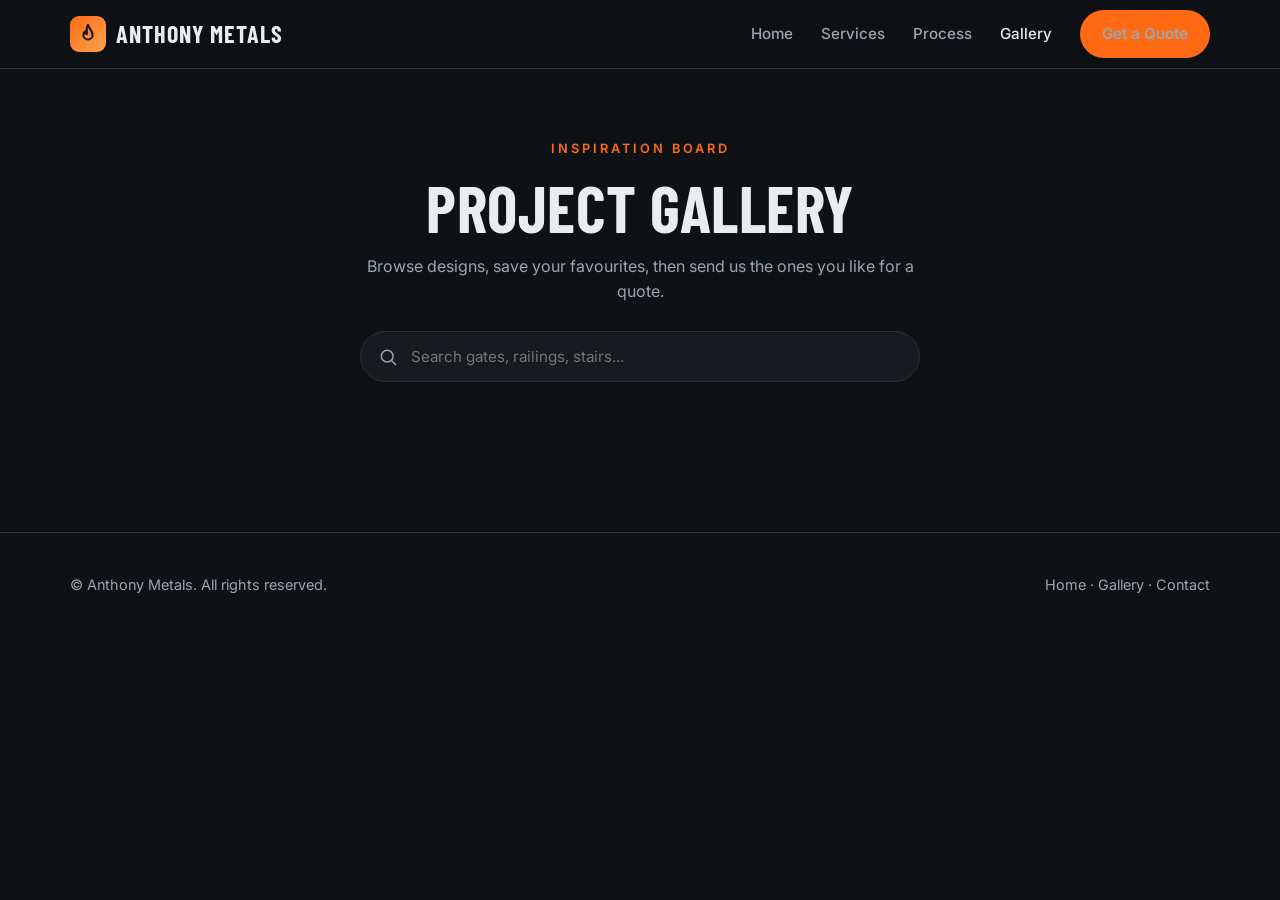
==== gallery.html @ 49a0351c "Add files via upload" ====
<!DOCTYPE html>
<html lang="en">
    <head>
        <meta charset="UTF-8">
        <meta name="viewport" content="width=device-width,initial-scale=1">
        <title>Gallery | Anthony Metals</title>
        <meta name="description" content="Browse modern metal fabrication designs: gates, railings, staircases, trusses and more.">
        <link rel="preconnect" href="https://fonts.googleapis.com">
        <link href="https://fonts.googleapis.com/css2?family=Barlow+Condensed:wght@600;700&family=Inter:wght@400;500;600&display=swap" rel="stylesheet">
        <link rel="stylesheet" href="style.css">
    </head>
        <body>

            <svg width="0" height="0" style="position:absolute">
                <symbol id="i-flame" viewBox="0 0 24 24"><path d="M12 2c1 4 5 6 5 11a5 5 0 0 1-10 0c0-2 1-3 2-4 0 2 1 3 2 3 0-4-2-5 1-10z"/></symbol>
                <symbol id="i-search" viewBox="0 0 24 24"><circle cx="11" cy="11" r="7"/><path d="m21 21-4.3-4.3"/></symbol>
                <symbol id="i-menu" viewBox="0 0 24 24"><path d="M4 7h16M4 12h16M4 17h16"/></symbol>
                <symbol id="i-image" viewBox="0 0 24 24"><rect x="3" y="4" width="18" height="16" rx="2"/><circle cx="9" cy="10" r="1.6"/><path d="m21 16-5-5-9 9"/></symbol>
            </svg>

            <header class="nav">
                <div class="wrap">
                    <a href="index.html" class="logo"><span class="mark"><svg class="icon"><use href="#i-flame"/></svg></span>Anthony Metals</a>
                    <nav class="menu" id="menu">
                        <a href="index.html">Home</a>
                        <a href="index.html#services">Services</a>
                        <a href="index.html#process">Process</a>
                        <a href="gallery.html" class="active">Gallery</a>
                        <a href="index.html#contact" class="btn btn-primary">Get a Quote</a>
                    </nav>
                    <button class="burger" id="burger" aria-label="Menu"><svg class="icon"><use href="#i-menu"/></svg></button>
                </div>
            </header>

            <div class="page-head wrap">
                <div class="eyebrow">Inspiration board</div>
                    <h1>Project Gallery</h1>
                    <p>Browse designs, save your favourites, then send us the ones you like for a quote.</p>
                    <div class="search"><svg class="icon"><use href="#i-search"/></svg><input id="q" type="search" placeholder="Search gates, railings, stairs..."></div>
                    <div class="chips" id="chips"></div>
            </div>

        <main class="wrap">
            <div class="masonry" id="grid"></div>
                <div class="empty" id="empty">No designs match your search.</div>
        </main>

        <div class="lb" id="lb">
            <button class="lb-close" id="lbClose" aria-label="Close">✕</button>
                <div class="lb-box">
                    <div class="lb-media" id="lbMedia"></div>
                    <div class="lb-body">
                        <div class="eyebrow" id="lbCat"></div>
                        <h3 id="lbTitle"></h3>
                        <p>Like this design? We can build it to your size and finish. Send us a message with the design name.</p>
                        <a class="btn btn-primary" id="lbQuote" href="index.html#contact">Ask for this design</a>
                        <button class="btn btn-ghost" id="lbSave">Save</button>
                    </div>
                </div>
        </div>

        <footer>
            <div class="wrap">
                <div>© <span id="yr"></span> Anthony Metals. All rights reserved.</div>
                    <div><a href="index.html">Home</a> · <a href="gallery.html">Gallery</a> · <a href="index.html#contact">Contact</a></div>
            </div>
        </footer>

        <script src="script.js"></script>
    </body>
</html>
---- style.css ----
:root{
  --bg:#0f1214; --panel:#171b1f; --panel2:#1e2328; --line:#2a3037;
  --text:#e9edf1; --muted:#9aa5b1; --accent:#ff6a13; --accent2:#ffa34d;
  --radius:16px;
}
*{box-sizing:border-box;margin:0;padding:0}
html{scroll-behavior:smooth}
body{font-family:'Inter',system-ui,sans-serif;background:var(--bg);color:var(--text);line-height:1.6}
h1,h2,h3,h4{font-family:'Barlow Condensed','Inter',sans-serif;letter-spacing:.5px;line-height:1.1;text-transform:uppercase}
a{color:inherit;text-decoration:none}
img{max-width:100%;display:block}
.wrap{max-width:1180px;margin:0 auto;padding:0 20px}
.icon{width:28px;height:28px;stroke:currentColor;fill:none;stroke-width:1.8;stroke-linecap:round;stroke-linejoin:round}

/* NAV */
.nav{position:sticky;top:0;z-index:50;background:rgba(15,18,20,.9);backdrop-filter:blur(10px);border-bottom:1px solid var(--line)}
.nav .wrap{display:flex;align-items:center;justify-content:space-between;height:68px}
.logo{display:flex;align-items:center;gap:10px;font-family:'Barlow Condensed',sans-serif;font-weight:700;font-size:1.5rem;text-transform:uppercase;letter-spacing:1px}
.logo .mark{width:36px;height:36px;border-radius:9px;background:linear-gradient(135deg,var(--accent),var(--accent2));display:grid;place-items:center;color:#111}
.logo .mark .icon{width:22px;height:22px;stroke-width:2.2}
.menu{display:flex;gap:28px;align-items:center;font-weight:500;font-size:.95rem}
.menu a{color:var(--muted);transition:.2s}
.menu a:hover,.menu a.active{color:var(--text)}
.btn{display:inline-flex;align-items:center;gap:8px;padding:12px 22px;border-radius:999px;font-weight:600;border:0;cursor:pointer;font-size:.95rem;transition:.2s;font-family:inherit}
.btn-primary{background:var(--accent);color:#111}
.btn-primary:hover{background:var(--accent2);transform:translateY(-2px)}
.btn-ghost{background:transparent;color:var(--text);border:1px solid var(--line)}
.btn-ghost:hover{border-color:var(--accent);color:var(--accent)}
.burger{display:none;background:none;border:0;color:var(--text);cursor:pointer}

/* HERO */
.hero{position:relative;padding:110px 0 90px;overflow:hidden;
  background:radial-gradient(900px 400px at 85% 10%,rgba(255,106,19,.18),transparent 60%),
  repeating-linear-gradient(45deg,#12161a 0 14px,#101417 14px 28px)}
.hero .wrap{display:grid;grid-template-columns:1.2fr .8fr;gap:50px;align-items:center}
.eyebrow{color:var(--accent);font-weight:600;letter-spacing:3px;text-transform:uppercase;font-size:.8rem;margin-bottom:14px}
.hero h1{font-size:clamp(2.8rem,6vw,5rem);margin-bottom:20px}
.hero h1 span{color:var(--accent)}
.hero p{color:var(--muted);font-size:1.1rem;max-width:560px;margin-bottom:30px}
.hero .cta{display:flex;gap:14px;flex-wrap:wrap}
.hero-card{background:var(--panel);border:1px solid var(--line);border-radius:24px;padding:26px;display:grid;gap:16px}
.hero-card .row{display:flex;align-items:center;gap:14px;padding:14px;border-radius:14px;background:var(--panel2)}
.hero-card .row .icon{color:var(--accent);flex:none}
.hero-card b{display:block}
.hero-card small{color:var(--muted)}

/* STATS */
.stats{background:var(--accent);color:#111}
.stats .wrap{display:grid;grid-template-columns:repeat(4,1fr);text-align:center;padding:30px 20px;gap:10px}
.stats strong{font-family:'Barlow Condensed',sans-serif;font-size:2.6rem;display:block;line-height:1}
.stats span{font-weight:600;font-size:.85rem;text-transform:uppercase;letter-spacing:1px}

/* SECTIONS */
section{padding:90px 0}
.sec-head{max-width:640px;margin-bottom:46px}
.sec-head h2{font-size:clamp(2rem,4vw,3rem);margin-bottom:12px}
.sec-head p{color:var(--muted)}
.grid3{display:grid;grid-template-columns:repeat(3,1fr);gap:22px}
.card{background:var(--panel);border:1px solid var(--line);border-radius:var(--radius);padding:28px;transition:.25s}
.card:hover{transform:translateY(-6px);border-color:var(--accent)}
.card .ico{width:56px;height:56px;border-radius:14px;background:rgba(255,106,19,.12);color:var(--accent);display:grid;place-items:center;margin-bottom:18px}
.card h3{font-size:1.5rem;margin-bottom:8px}
.card p{color:var(--muted);font-size:.95rem}
.alt{background:var(--panel)}
.alt .card{background:var(--bg)}

/* PROCESS */
.steps{display:grid;grid-template-columns:repeat(4,1fr);gap:22px;counter-reset:s}
.step{position:relative;padding:26px;border-left:3px solid var(--accent);background:var(--bg);border-radius:0 var(--radius) var(--radius) 0}
.step::before{counter-increment:s;content:"0" counter(s);font-family:'Barlow Condensed',sans-serif;font-size:2.4rem;color:var(--accent);display:block}
.step h3{font-size:1.3rem;margin:4px 0 6px}
.step p{color:var(--muted);font-size:.92rem}

/* PREVIEW TILES */
.tiles{display:grid;grid-template-columns:repeat(3,1fr);gap:16px}
.tile{aspect-ratio:4/5;border-radius:var(--radius);overflow:hidden;position:relative;display:flex;align-items:flex-end;padding:18px;font-weight:600}
.tile img{position:absolute;inset:0;width:100%;height:100%;object-fit:cover}
.tile span{position:relative;z-index:2;text-shadow:0 2px 8px rgba(0,0,0,.6)}
.tile::after{content:"";position:absolute;inset:0;background:linear-gradient(transparent 45%,rgba(0,0,0,.7))}

/* TESTIMONIALS */
.quote p{font-size:1.02rem;color:var(--text);margin-bottom:16px}
.quote small{color:var(--muted)}
.stars{color:var(--accent);margin-bottom:10px;letter-spacing:3px}

/* CONTACT */
.contact{display:grid;grid-template-columns:1fr 1fr;gap:40px}
.info li{list-style:none;display:flex;gap:14px;margin-bottom:20px;align-items:flex-start}
.info .icon{color:var(--accent);flex:none;margin-top:2px}
form{display:grid;gap:14px;background:var(--panel);padding:28px;border-radius:var(--radius);border:1px solid var(--line)}
input,select,textarea{width:100%;padding:13px 15px;border-radius:12px;border:1px solid var(--line);background:var(--bg);color:var(--text);font-family:inherit;font-size:.95rem}
input:focus,select:focus,textarea:focus{outline:2px solid var(--accent);border-color:transparent}

/* FOOTER */
footer{border-top:1px solid var(--line);padding:40px 0;color:var(--muted);font-size:.9rem}
footer .wrap{display:flex;justify-content:space-between;flex-wrap:wrap;gap:14px}

/* GALLERY PAGE */
.page-head{padding:70px 0 30px;text-align:center}
.page-head h1{font-size:clamp(2.4rem,5vw,4rem);margin-bottom:10px}
.page-head p{color:var(--muted);max-width:560px;margin:0 auto 26px}
.search{max-width:560px;margin:0 auto 20px;position:relative}
.search .icon{position:absolute;left:18px;top:50%;transform:translateY(-50%);color:var(--muted);width:20px;height:20px}
.search input{padding:15px 20px 15px 50px;border-radius:999px;background:var(--panel)}
.chips{display:flex;gap:10px;flex-wrap:wrap;justify-content:center;margin-bottom:30px}
.chip{padding:9px 18px;border-radius:999px;background:var(--panel);border:1px solid var(--line);color:var(--text);cursor:pointer;font-size:.9rem;font-weight:500;font-family:inherit;transition:.2s}
.chip:hover{border-color:var(--accent)}
.chip.on{background:var(--text);color:#111;border-color:var(--text)}
.masonry{columns:4 240px;column-gap:16px;padding-bottom:70px}
.pin{break-inside:avoid;margin-bottom:16px;position:relative;border-radius:18px;overflow:hidden;cursor:zoom-in;background:var(--panel)}
.pin img{width:100%;transition:transform .4s}
.pin:hover img{transform:scale(1.04)}
.ph{display:grid;place-items:center;text-align:center;padding:20px;color:rgba(255,255,255,.85)}
.ph .icon{width:42px;height:42px;opacity:.8;margin-bottom:8px}
.overlay{position:absolute;inset:0;background:linear-gradient(rgba(0,0,0,.35),transparent 35%,transparent 60%,rgba(0,0,0,.7));opacity:0;transition:.25s;display:flex;flex-direction:column;justify-content:space-between;padding:12px}
.pin:hover .overlay{opacity:1}
.overlay .top{display:flex;justify-content:space-between;align-items:center;font-size:.85rem;font-weight:600}
.save{background:#e60023;color:#fff;border:0;padding:9px 16px;border-radius:999px;font-weight:700;cursor:pointer;font-family:inherit}
.save.done{background:#111;color:#fff}
.overlay .bottom{font-weight:600;font-size:.92rem}
.empty{text-align:center;color:var(--muted);padding:60px 0;display:none}

/* LIGHTBOX */
.lb{position:fixed;inset:0;background:rgba(0,0,0,.88);display:none;place-items:center;z-index:100;padding:20px}
.lb.open{display:grid}
.lb-box{max-width:900px;width:100%;background:var(--panel);border-radius:24px;overflow:hidden;max-height:92vh;display:grid;grid-template-columns:1.3fr 1fr}
.lb-media{background:#000;display:grid;place-items:center;min-height:300px}
.lb-media img{max-height:88vh;width:100%;object-fit:contain}
.lb-body{padding:30px;display:flex;flex-direction:column;gap:12px}
.lb-body h3{font-size:1.8rem}
.lb-body p{color:var(--muted)}
.lb-close{position:absolute;top:18px;right:22px;background:var(--panel);border:1px solid var(--line);color:#fff;width:42px;height:42px;border-radius:50%;cursor:pointer;font-size:1.2rem}

@media(max-width:900px){
  .hero .wrap,.contact,.lb-box{grid-template-columns:1fr}
  .grid3,.steps,.tiles{grid-template-columns:1fr 1fr}
  .stats .wrap{grid-template-columns:1fr 1fr}
  .menu{position:absolute;top:68px;left:0;right:0;background:var(--bg);flex-direction:column;padding:20px;display:none;border-bottom:1px solid var(--line)}
  .menu.open{display:flex}
  .burger{display:block}
}
@media(max-width:560px){.grid3,.steps,.tiles{grid-template-columns:1fr}section{padding:60px 0}}
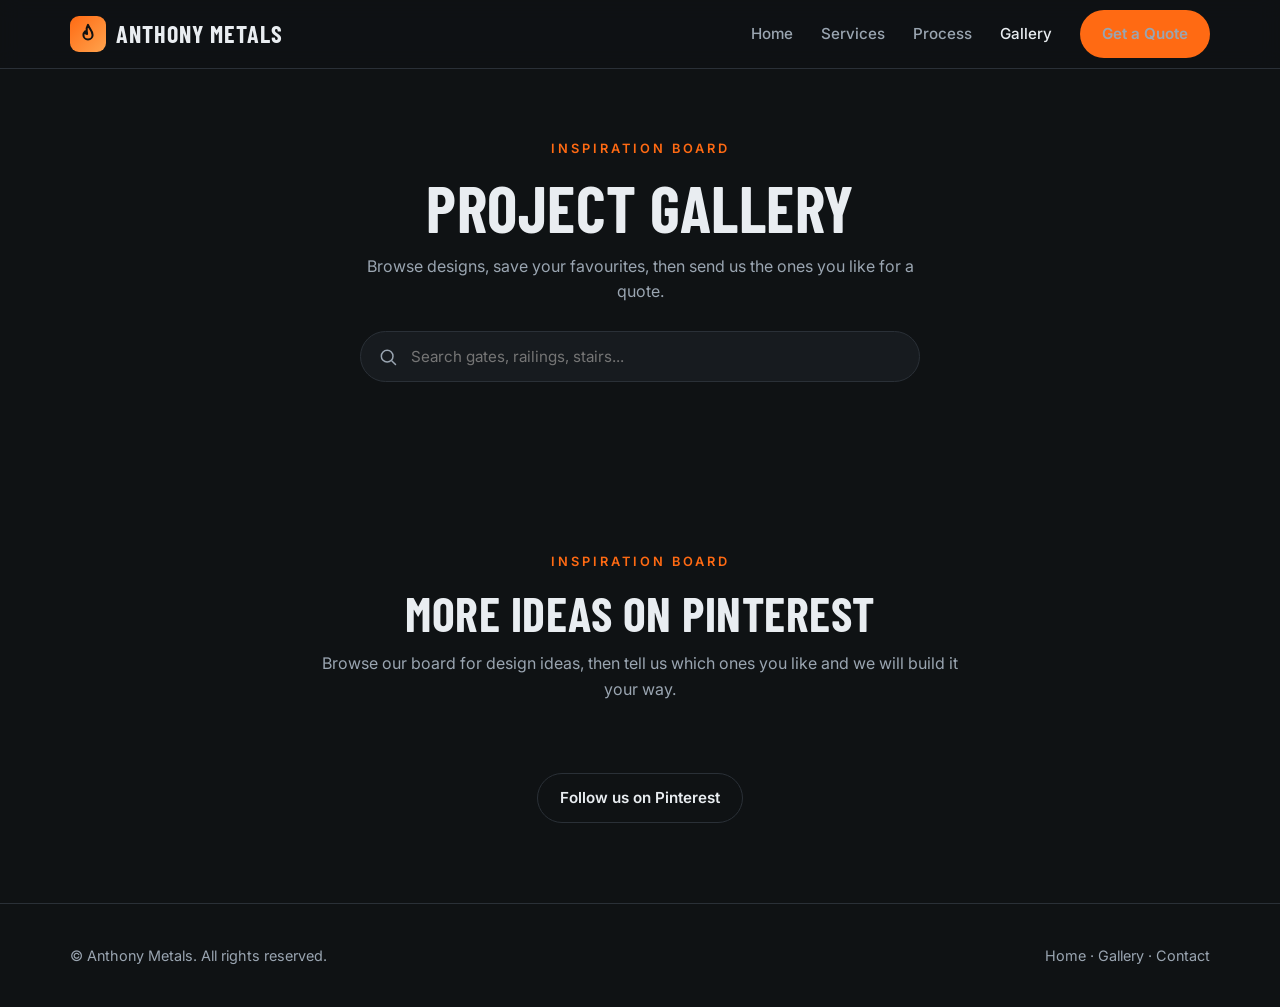
==== commit 53bc48ae: "Add files via upload" ====
--- a/gallery.html
+++ b/gallery.html
@@ -43,6 +43,20 @@
         <main class="wrap">
             <div class="masonry" id="grid"></div>
                 <div class="empty" id="empty">No designs match your search.</div>
+                    <section id="inspiration" style="padding:20px 0 80px">
+                        <div class="sec-head" style="text-align:center;margin-left:auto;margin-right:auto">
+                            <div class="eyebrow">Inspiration board</div>
+                            <h2>More ideas on Pinterest</h2>
+                            <p>Browse our board for design ideas, then tell us which ones you like and we will build it your way.</p>
+                        </div>
+                        <div style="display:flex;justify-content:center;overflow:auto">
+                        <a data-pin-do="embedBoard" data-pin-board-width="1100" data-pin-scale-height="700" data-pin-scale-width="115"
+                            href="https://www.pinterest.com/kulabiraho/iron-decors/"></a>
+                        </div>
+                    <div style="text-align:center;margin-top:24px">
+                         <a class="btn btn-ghost" href="https://www.pinterest.com/kulabiraho/" target="_blank" rel="noopener">Follow us on Pinterest</a>
+                    </div>
+                </section>
         </main>
 
         <div class="lb" id="lb">
@@ -67,5 +81,6 @@
         </footer>
 
         <script src="script.js"></script>
+        <script async defer src="https://assets.pinterest.com/js/pinit.js"></script>
     </body>
 </html>
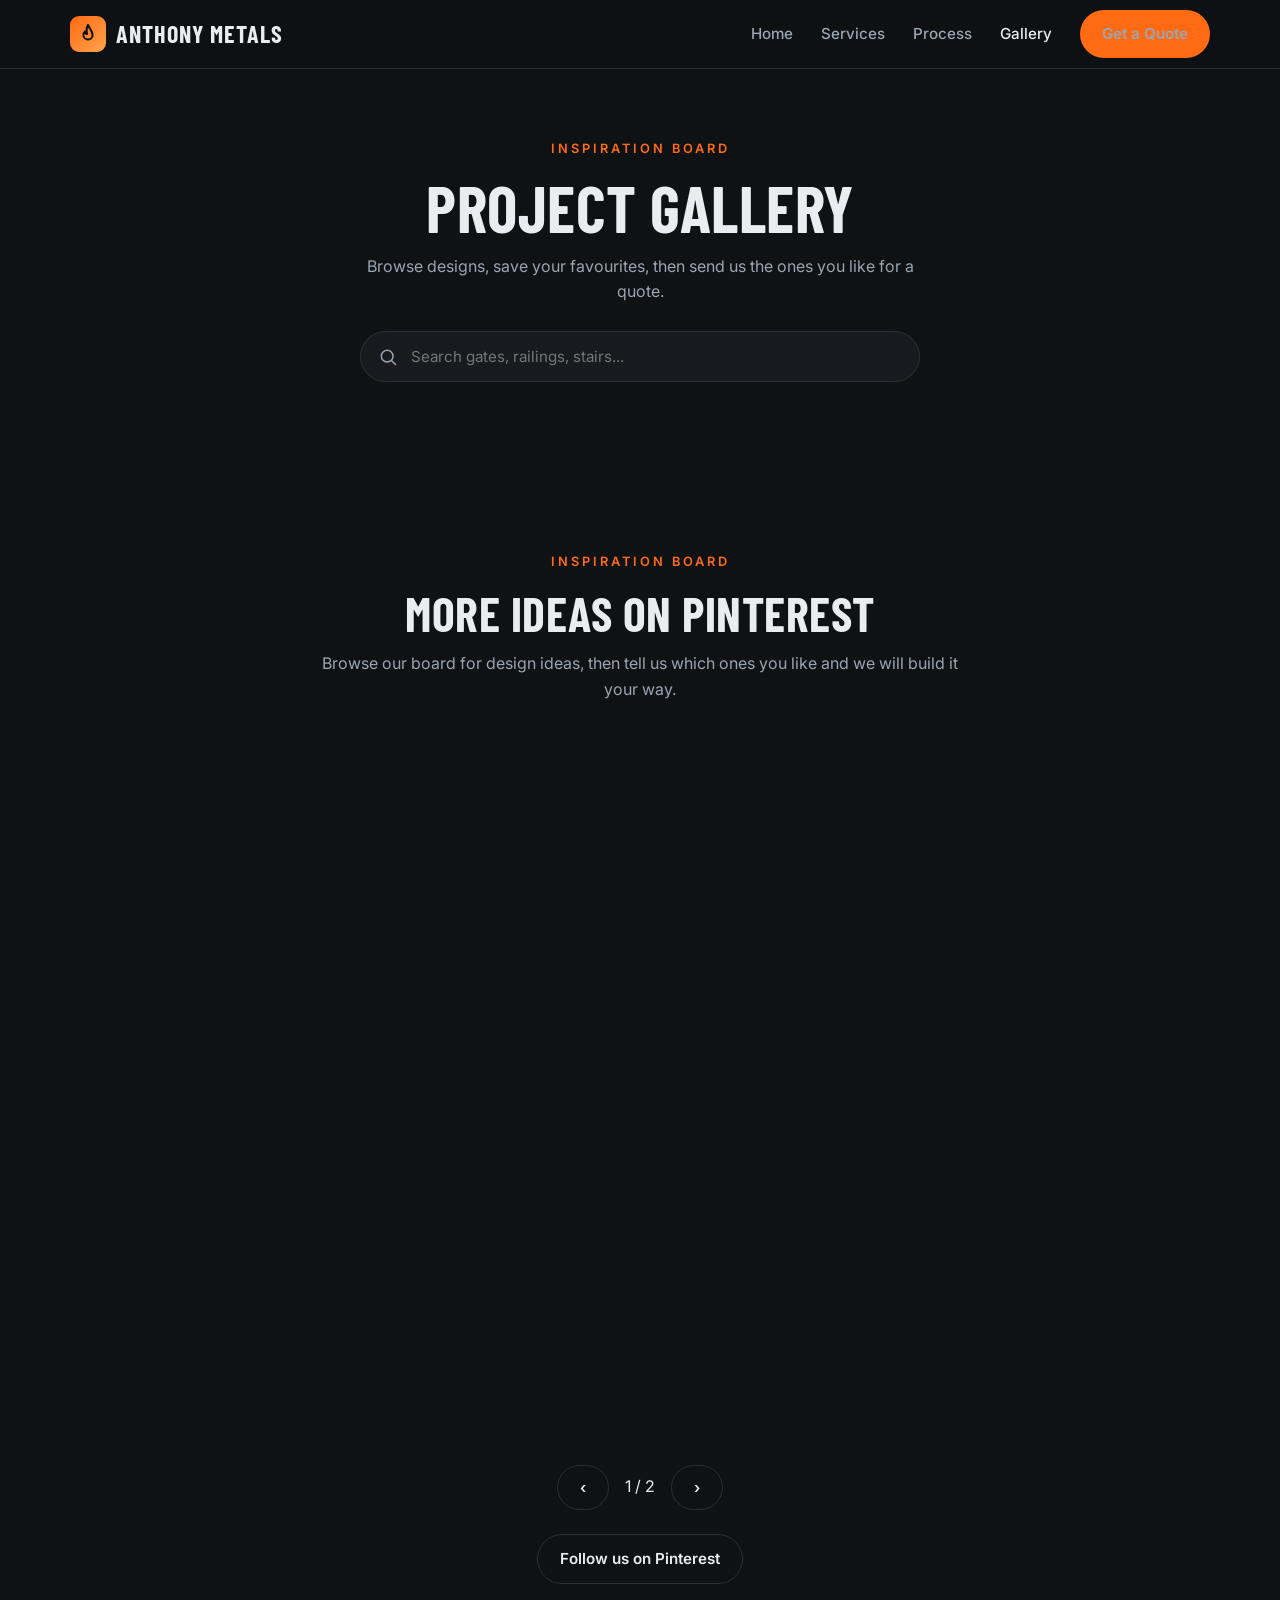
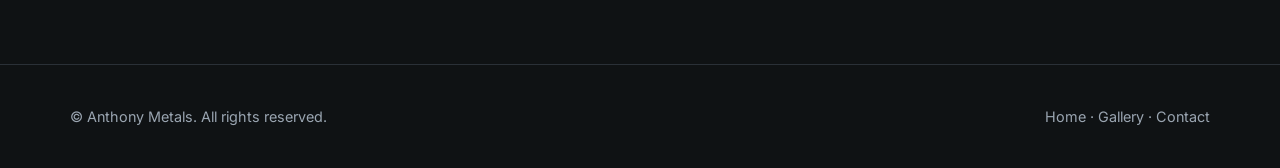
==== commit 163e6530: "Add files via upload" ====
--- a/gallery.html
+++ b/gallery.html
@@ -8,6 +8,19 @@
         <link rel="preconnect" href="https://fonts.googleapis.com">
         <link href="https://fonts.googleapis.com/css2?family=Barlow+Condensed:wght@600;700&family=Inter:wght@400;500;600&display=swap" rel="stylesheet">
         <link rel="stylesheet" href="style.css">
+        <style>
+            .pin-carousel { max-width: 1100px; margin: 0 auto; }
+            .pin-viewport { overflow: hidden; border-radius: 12px; }
+            .pin-track { display: flex; transition: transform .5s ease; }
+            .pin-slide { flex: 0 0 100%; min-width: 0; }
+            .pin-slide > div { min-height: 700px; }
+            .pin-promo { min-height: 700px; display: grid; place-content: center; gap: 18px; padding: 32px; text-align: center; background: rgba(255,255,255,.04); }
+            .pin-promo h3 { margin: 0; }
+            .pin-controls { display: flex; justify-content: center; align-items: center; gap: 16px; margin-top: 16px; }
+            .pin-controls button { cursor: pointer; }
+            @media (max-width: 700px) { .pin-slide > div, .pin-promo { min-height: 500px; } }
+            @media (prefers-reduced-motion: reduce) { .pin-track { transition: none; } }
+        </style>
     </head>
         <body>
 
@@ -49,9 +62,28 @@
                             <h2>More ideas on Pinterest</h2>
                             <p>Browse our board for design ideas, then tell us which ones you like and we will build it your way.</p>
                         </div>
-                        <div style="display:flex;justify-content:center;overflow:auto">
-                        <a data-pin-do="embedBoard" data-pin-board-width="1100" data-pin-scale-height="700" data-pin-scale-width="115"
-                            href="https://www.pinterest.com/kulabiraho/iron-decors/"></a>
+                        <div class="pin-carousel" aria-label="Pinterest inspiration slideshow">
+                            <div class="pin-viewport" id="pinViewport">
+                                <div class="pin-track" id="pinTrack">
+                                    <div class="pin-slide">
+                                        <a data-pin-do="embedBoard" data-pin-board-width="1100" data-pin-scale-height="700" data-pin-scale-width="115"
+                                            href="https://www.pinterest.com/kulabiraho/iron-decors/"></a>
+                                    </div>
+                                    <div class="pin-slide">
+                                        <div class="pin-promo">
+                                            <div class="eyebrow">Explore the collection</div>
+                                            <h3>More ironwork inspiration</h3>
+                                            <p>Visit our Pinterest board to browse the full collection of design ideas.</p>
+                                            <a class="btn btn-primary" href="https://www.pinterest.com/kulabiraho/iron-decors/" target="_blank" rel="noopener">Open the Pinterest board</a>
+                                        </div>
+                                    </div>
+                                </div>
+                            </div>
+                            <div class="pin-controls">
+                                <button class="btn btn-ghost" id="pinPrev" type="button" aria-label="Previous slide">‹</button>
+                                <span id="pinSlideLabel" aria-live="polite">1 / 2</span>
+                                <button class="btn btn-ghost" id="pinNext" type="button" aria-label="Next slide">›</button>
+                            </div>
                         </div>
                     <div style="text-align:center;margin-top:24px">
                          <a class="btn btn-ghost" href="https://www.pinterest.com/kulabiraho/" target="_blank" rel="noopener">Follow us on Pinterest</a>
@@ -82,5 +114,34 @@
 
         <script src="script.js"></script>
         <script async defer src="https://assets.pinterest.com/js/pinit.js"></script>
+        <script>
+            (() => {
+                const track = document.getElementById('pinTrack');
+                const label = document.getElementById('pinSlideLabel');
+                const carousel = document.querySelector('.pin-carousel');
+                const slides = track.children.length;
+                let current = 0;
+                const show = (index) => {
+                    current = (index + slides) % slides;
+                    track.style.transform = `translateX(-${current * 100}%)`;
+                    label.textContent = `${current + 1} / ${slides}`;
+                };
+                document.getElementById('pinPrev').addEventListener('click', () => show(current - 1));
+                document.getElementById('pinNext').addEventListener('click', () => show(current + 1));
+                if (!window.matchMedia('(prefers-reduced-motion: reduce)').matches) {
+                    let timer = window.setInterval(() => show(current + 1), 6000);
+                    carousel.addEventListener('mouseenter', () => window.clearInterval(timer));
+                    carousel.addEventListener('mouseleave', () => {
+                        window.clearInterval(timer);
+                        timer = window.setInterval(() => show(current + 1), 6000);
+                    });
+                    carousel.addEventListener('focusin', () => window.clearInterval(timer));
+                    carousel.addEventListener('focusout', () => {
+                        window.clearInterval(timer);
+                        timer = window.setInterval(() => show(current + 1), 6000);
+                    });
+                }
+            })();
+        </script>
     </body>
 </html>
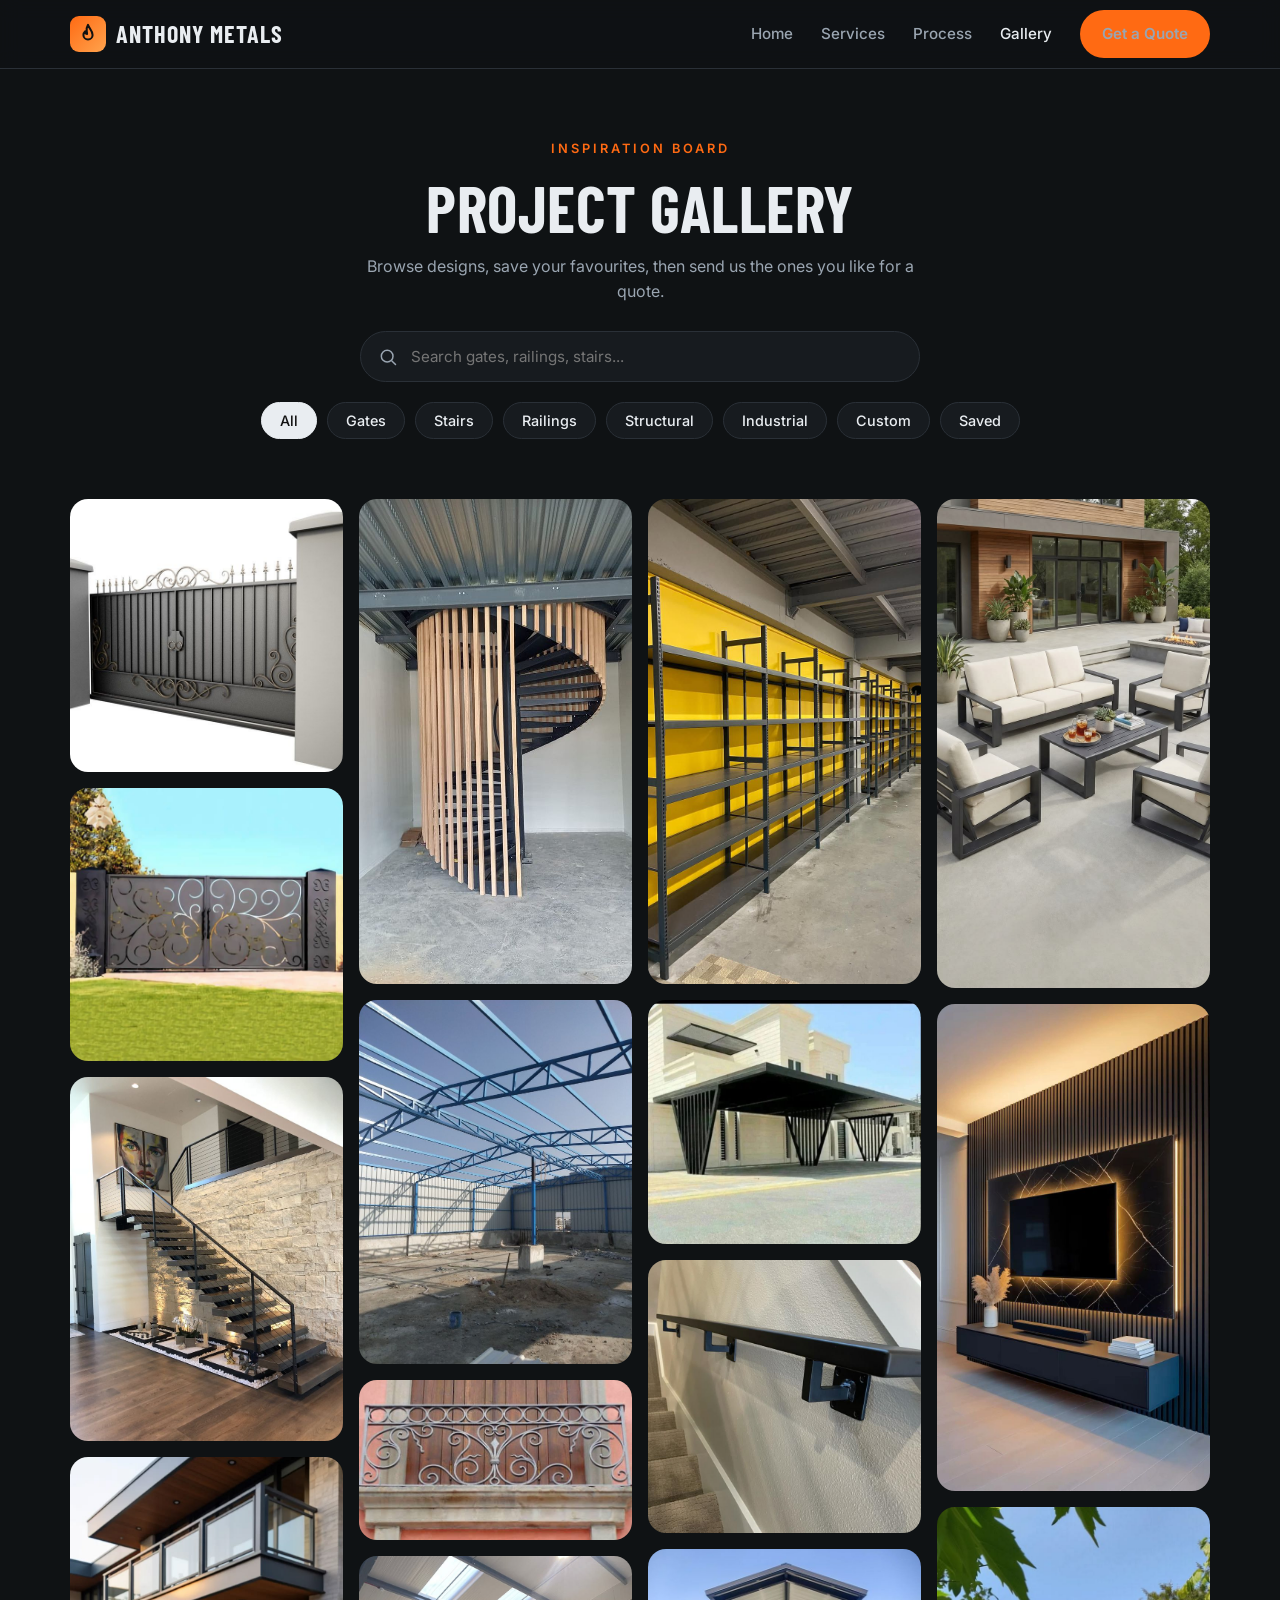
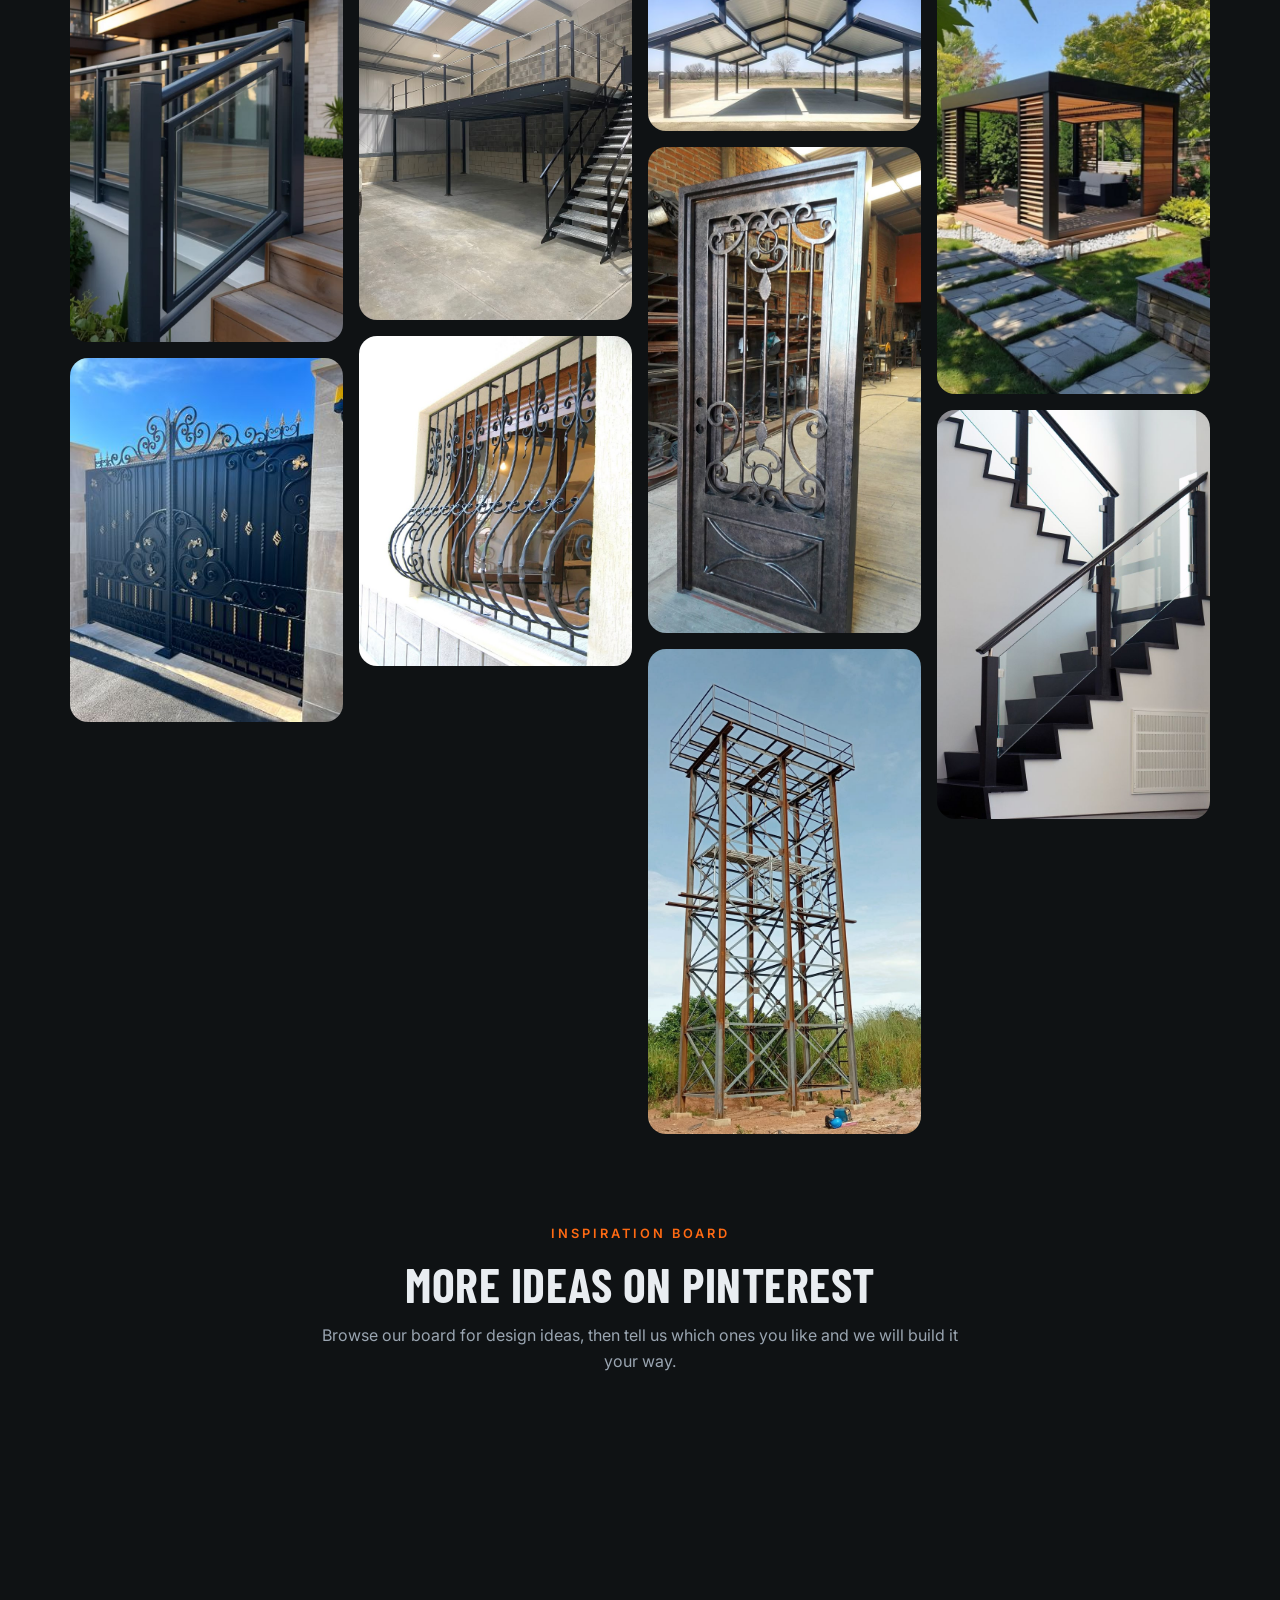
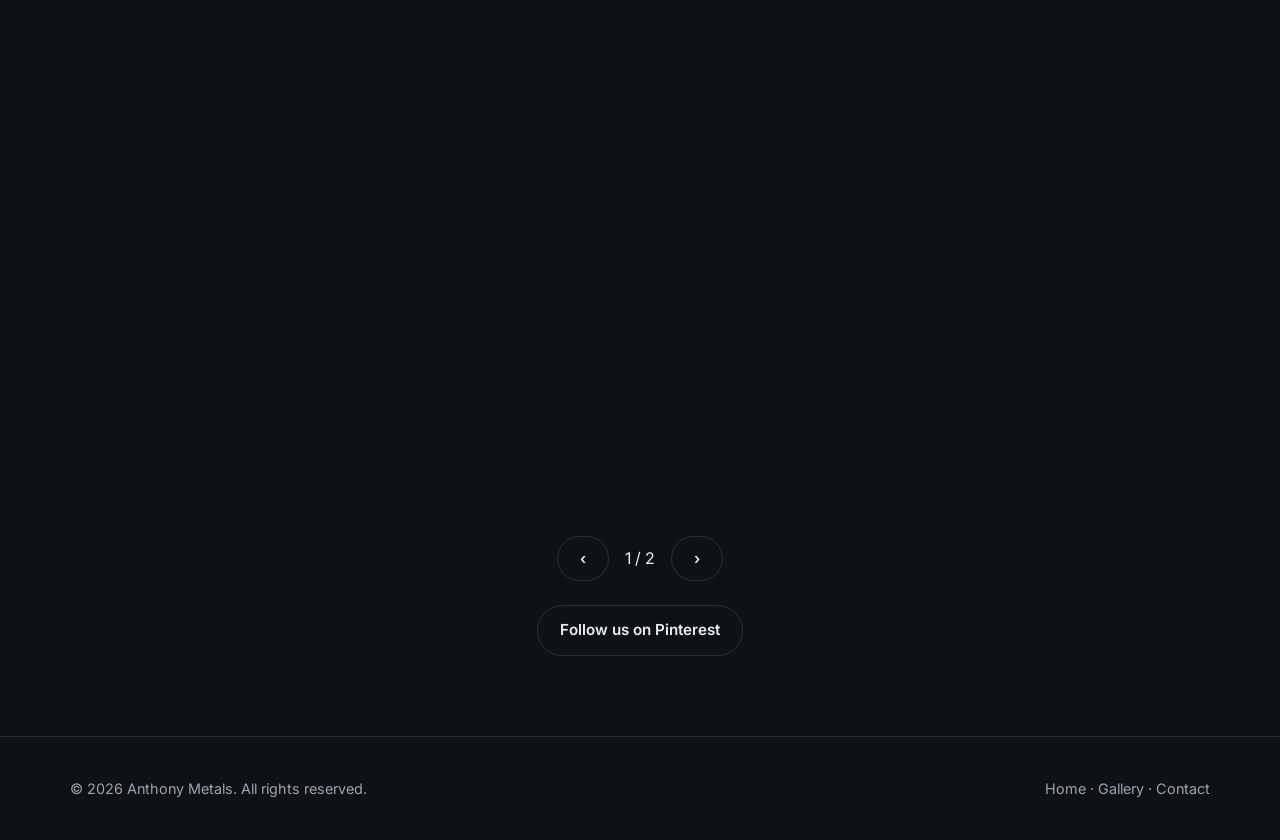
==== commit 7f68a628: "Update gallery and site files" ====
--- a/gallery.html
+++ b/gallery.html
@@ -1,147 +1,151 @@
-<!DOCTYPE html>
-<html lang="en">
-    <head>
-        <meta charset="UTF-8">
-        <meta name="viewport" content="width=device-width,initial-scale=1">
-        <title>Gallery | Anthony Metals</title>
-        <meta name="description" content="Browse modern metal fabrication designs: gates, railings, staircases, trusses and more.">
-        <link rel="preconnect" href="https://fonts.googleapis.com">
-        <link href="https://fonts.googleapis.com/css2?family=Barlow+Condensed:wght@600;700&family=Inter:wght@400;500;600&display=swap" rel="stylesheet">
-        <link rel="stylesheet" href="style.css">
-        <style>
-            .pin-carousel { max-width: 1100px; margin: 0 auto; }
-            .pin-viewport { overflow: hidden; border-radius: 12px; }
-            .pin-track { display: flex; transition: transform .5s ease; }
-            .pin-slide { flex: 0 0 100%; min-width: 0; }
-            .pin-slide > div { min-height: 700px; }
-            .pin-promo { min-height: 700px; display: grid; place-content: center; gap: 18px; padding: 32px; text-align: center; background: rgba(255,255,255,.04); }
-            .pin-promo h3 { margin: 0; }
-            .pin-controls { display: flex; justify-content: center; align-items: center; gap: 16px; margin-top: 16px; }
-            .pin-controls button { cursor: pointer; }
-            @media (max-width: 700px) { .pin-slide > div, .pin-promo { min-height: 500px; } }
-            @media (prefers-reduced-motion: reduce) { .pin-track { transition: none; } }
-        </style>
-    </head>
-        <body>
-
-            <svg width="0" height="0" style="position:absolute">
-                <symbol id="i-flame" viewBox="0 0 24 24"><path d="M12 2c1 4 5 6 5 11a5 5 0 0 1-10 0c0-2 1-3 2-4 0 2 1 3 2 3 0-4-2-5 1-10z"/></symbol>
-                <symbol id="i-search" viewBox="0 0 24 24"><circle cx="11" cy="11" r="7"/><path d="m21 21-4.3-4.3"/></symbol>
-                <symbol id="i-menu" viewBox="0 0 24 24"><path d="M4 7h16M4 12h16M4 17h16"/></symbol>
-                <symbol id="i-image" viewBox="0 0 24 24"><rect x="3" y="4" width="18" height="16" rx="2"/><circle cx="9" cy="10" r="1.6"/><path d="m21 16-5-5-9 9"/></symbol>
-            </svg>
-
-            <header class="nav">
-                <div class="wrap">
-                    <a href="index.html" class="logo"><span class="mark"><svg class="icon"><use href="#i-flame"/></svg></span>Anthony Metals</a>
-                    <nav class="menu" id="menu">
-                        <a href="index.html">Home</a>
-                        <a href="index.html#services">Services</a>
-                        <a href="index.html#process">Process</a>
-                        <a href="gallery.html" class="active">Gallery</a>
-                        <a href="index.html#contact" class="btn btn-primary">Get a Quote</a>
-                    </nav>
-                    <button class="burger" id="burger" aria-label="Menu"><svg class="icon"><use href="#i-menu"/></svg></button>
-                </div>
-            </header>
-
-            <div class="page-head wrap">
-                <div class="eyebrow">Inspiration board</div>
-                    <h1>Project Gallery</h1>
-                    <p>Browse designs, save your favourites, then send us the ones you like for a quote.</p>
-                    <div class="search"><svg class="icon"><use href="#i-search"/></svg><input id="q" type="search" placeholder="Search gates, railings, stairs..."></div>
-                    <div class="chips" id="chips"></div>
-            </div>
-
-        <main class="wrap">
-            <div class="masonry" id="grid"></div>
-                <div class="empty" id="empty">No designs match your search.</div>
-                    <section id="inspiration" style="padding:20px 0 80px">
-                        <div class="sec-head" style="text-align:center;margin-left:auto;margin-right:auto">
-                            <div class="eyebrow">Inspiration board</div>
-                            <h2>More ideas on Pinterest</h2>
-                            <p>Browse our board for design ideas, then tell us which ones you like and we will build it your way.</p>
-                        </div>
-                        <div class="pin-carousel" aria-label="Pinterest inspiration slideshow">
-                            <div class="pin-viewport" id="pinViewport">
-                                <div class="pin-track" id="pinTrack">
-                                    <div class="pin-slide">
-                                        <a data-pin-do="embedBoard" data-pin-board-width="1100" data-pin-scale-height="700" data-pin-scale-width="115"
-                                            href="https://www.pinterest.com/kulabiraho/iron-decors/"></a>
-                                    </div>
-                                    <div class="pin-slide">
-                                        <div class="pin-promo">
-                                            <div class="eyebrow">Explore the collection</div>
-                                            <h3>More ironwork inspiration</h3>
-                                            <p>Visit our Pinterest board to browse the full collection of design ideas.</p>
-                                            <a class="btn btn-primary" href="https://www.pinterest.com/kulabiraho/iron-decors/" target="_blank" rel="noopener">Open the Pinterest board</a>
-                                        </div>
-                                    </div>
-                                </div>
-                            </div>
-                            <div class="pin-controls">
-                                <button class="btn btn-ghost" id="pinPrev" type="button" aria-label="Previous slide">‹</button>
-                                <span id="pinSlideLabel" aria-live="polite">1 / 2</span>
-                                <button class="btn btn-ghost" id="pinNext" type="button" aria-label="Next slide">›</button>
-                            </div>
-                        </div>
-                    <div style="text-align:center;margin-top:24px">
-                         <a class="btn btn-ghost" href="https://www.pinterest.com/kulabiraho/" target="_blank" rel="noopener">Follow us on Pinterest</a>
-                    </div>
-                </section>
-        </main>
-
-        <div class="lb" id="lb">
-            <button class="lb-close" id="lbClose" aria-label="Close">✕</button>
-                <div class="lb-box">
-                    <div class="lb-media" id="lbMedia"></div>
-                    <div class="lb-body">
-                        <div class="eyebrow" id="lbCat"></div>
-                        <h3 id="lbTitle"></h3>
-                        <p>Like this design? We can build it to your size and finish. Send us a message with the design name.</p>
-                        <a class="btn btn-primary" id="lbQuote" href="index.html#contact">Ask for this design</a>
-                        <button class="btn btn-ghost" id="lbSave">Save</button>
-                    </div>
-                </div>
-        </div>
-
-        <footer>
-            <div class="wrap">
-                <div>© <span id="yr"></span> Anthony Metals. All rights reserved.</div>
-                    <div><a href="index.html">Home</a> · <a href="gallery.html">Gallery</a> · <a href="index.html#contact">Contact</a></div>
-            </div>
-        </footer>
-
-        <script src="script.js"></script>
-        <script async defer src="https://assets.pinterest.com/js/pinit.js"></script>
-        <script>
-            (() => {
-                const track = document.getElementById('pinTrack');
-                const label = document.getElementById('pinSlideLabel');
-                const carousel = document.querySelector('.pin-carousel');
-                const slides = track.children.length;
-                let current = 0;
-                const show = (index) => {
-                    current = (index + slides) % slides;
-                    track.style.transform = `translateX(-${current * 100}%)`;
-                    label.textContent = `${current + 1} / ${slides}`;
-                };
-                document.getElementById('pinPrev').addEventListener('click', () => show(current - 1));
-                document.getElementById('pinNext').addEventListener('click', () => show(current + 1));
-                if (!window.matchMedia('(prefers-reduced-motion: reduce)').matches) {
-                    let timer = window.setInterval(() => show(current + 1), 6000);
-                    carousel.addEventListener('mouseenter', () => window.clearInterval(timer));
-                    carousel.addEventListener('mouseleave', () => {
-                        window.clearInterval(timer);
-                        timer = window.setInterval(() => show(current + 1), 6000);
-                    });
-                    carousel.addEventListener('focusin', () => window.clearInterval(timer));
-                    carousel.addEventListener('focusout', () => {
-                        window.clearInterval(timer);
-                        timer = window.setInterval(() => show(current + 1), 6000);
-                    });
-                }
-            })();
-        </script>
-    </body>
+<!DOCTYPE html>
+<html lang="en">
+    <head>
+        <meta charset="UTF-8">
+        <meta name="viewport" content="width=device-width,initial-scale=1">
+        <title>Gallery | Anthony Metals</title>
+        <meta name="description" content="Browse modern metal fabrication designs: gates, railings, staircases, trusses and more.">
+        <link rel="preconnect" href="https://fonts.googleapis.com">
+        <link href="https://fonts.googleapis.com/css2?family=Barlow+Condensed:wght@600;700&family=Inter:wght@400;500;600&display=swap" rel="stylesheet">
+        <link rel="stylesheet" href="style.css">
+        <style>
+            .pin-carousel { max-width: 1100px; margin: 0 auto; }
+            .pin-viewport { overflow: hidden; border-radius: 12px; }
+            .pin-track { display: flex; transition: transform .5s ease; }
+            .pin-slide { flex: 0 0 100%; min-width: 0; }
+            .pin-slide > div { min-height: 700px; }
+            .pin-promo { min-height: 700px; display: grid; place-content: center; gap: 18px; padding: 32px; text-align: center; background: rgba(255,255,255,.04); }
+            .pin-promo h3 { margin: 0; }
+            .pin-controls { display: flex; justify-content: center; align-items: center; gap: 16px; margin-top: 16px; }
+            .pin-controls button { cursor: pointer; }
+            @media (max-width: 700px) { .pin-slide > div, .pin-promo { min-height: 500px; } }
+            @media (prefers-reduced-motion: reduce) { .pin-track { transition: none; } }
+        </style>
+    </head>
+        <body>
+
+            <svg width="0" height="0" style="position:absolute">
+                <symbol id="i-flame" viewBox="0 0 24 24"><path d="M12 2c1 4 5 6 5 11a5 5 0 0 1-10 0c0-2 1-3 2-4 0 2 1 3 2 3 0-4-2-5 1-10z"/></symbol>
+                <symbol id="i-search" viewBox="0 0 24 24"><circle cx="11" cy="11" r="7"/><path d="m21 21-4.3-4.3"/></symbol>
+                <symbol id="i-menu" viewBox="0 0 24 24"><path d="M4 7h16M4 12h16M4 17h16"/></symbol>
+                <symbol id="i-image" viewBox="0 0 24 24"><rect x="3" y="4" width="18" height="16" rx="2"/><circle cx="9" cy="10" r="1.6"/><path d="m21 16-5-5-9 9"/></symbol>
+            </svg>
+
+            <header class="nav">
+                <div class="wrap">
+                    <a href="index.html" class="logo"><span class="mark"><svg class="icon"><use href="#i-flame"/></svg></span>Anthony Metals</a>
+                    <nav class="menu" id="menu">
+                        <a href="index.html">Home</a>
+                        <a href="index.html#services">Services</a>
+                        <a href="index.html#process">Process</a>
+                        <a href="gallery.html" class="active">Gallery</a>
+                        <a href="index.html#contact" class="btn btn-primary">Get a Quote</a>
+                    </nav>
+                    <button class="burger" id="burger" type="button" aria-label="Open menu" aria-controls="menu" aria-expanded="false"><svg class="icon"><use href="#i-menu"/></svg></button>
+                </div>
+            </header>
+
+            <div class="page-head wrap">
+                <div class="eyebrow">Inspiration board</div>
+                    <h1>Project Gallery</h1>
+                    <p>Browse designs, save your favourites, then send us the ones you like for a quote.</p>
+                    <div class="search"><svg class="icon"><use href="#i-search"/></svg><input id="q" type="search" placeholder="Search gates, railings, stairs..."></div>
+                    <div class="chips" id="chips"></div>
+            </div>
+
+        <main class="wrap">
+            <div class="masonry" id="grid"></div>
+                <div class="empty" id="empty">No designs match your search.</div>
+                    <section id="inspiration" style="padding:20px 0 80px">
+                        <div class="sec-head" style="text-align:center;margin-left:auto;margin-right:auto">
+                            <div class="eyebrow">Inspiration board</div>
+                            <h2>More ideas on Pinterest</h2>
+                            <p>Browse our board for design ideas, then tell us which ones you like and we will build it your way.</p>
+                        </div>
+                        <div class="pin-carousel" aria-label="Pinterest inspiration slideshow">
+                            <div class="pin-viewport" id="pinViewport">
+                                <div class="pin-track" id="pinTrack">
+                                    <div class="pin-slide">
+                                        <a data-pin-do="embedBoard" data-pin-board-width="1100" data-pin-scale-height="700" data-pin-scale-width="115"
+                                            href="https://www.pinterest.com/kulabiraho/iron-decors/"></a>
+                                    </div>
+                                    <div class="pin-slide">
+                                        <div class="pin-promo">
+                                            <div class="eyebrow">Explore the collection</div>
+                                            <h3>More ironwork inspiration</h3>
+                                            <p>Visit our Pinterest board to browse the full collection of design ideas.</p>
+                                            <a class="btn btn-primary" href="https://www.pinterest.com/kulabiraho/iron-decors/" target="_blank" rel="noopener">Open the Pinterest board</a>
+                                        </div>
+                                    </div>
+                                </div>
+                            </div>
+                            <div class="pin-controls">
+                                <button class="btn btn-ghost" id="pinPrev" type="button" aria-label="Previous slide">‹</button>
+                                <span id="pinSlideLabel" aria-live="polite">1 / 2</span>
+                                <button class="btn btn-ghost" id="pinNext" type="button" aria-label="Next slide">›</button>
+                            </div>
+                        </div>
+                    <div style="text-align:center;margin-top:24px">
+                         <a class="btn btn-ghost" href="https://www.pinterest.com/kulabiraho/" target="_blank" rel="noopener">Follow us on Pinterest</a>
+                    </div>
+                </section>
+        </main>
+
+        <div class="lb" id="lb">
+            <button class="lb-close" id="lbClose" aria-label="Close">✕</button>
+                <div class="lb-box">
+                    <div class="lb-media" id="lbMedia"></div>
+                    <div class="lb-body">
+                        <div class="eyebrow" id="lbCat"></div>
+                        <h3 id="lbTitle"></h3>
+                        <p>Like this design? We can build it to your size and finish. Send us a message with the design name.</p>
+                        <a class="btn btn-primary" id="lbQuote" href="index.html#contact">Ask for this design</a>
+                        <button class="btn btn-ghost" id="lbSave">Save</button>
+                    </div>
+                </div>
+        </div>
+
+        <footer>
+            <div class="wrap">
+                <div>© <span id="yr"></span> Anthony Metals. All rights reserved.</div>
+                    <dialog id="cookies" aria-modal="true">
+                    <p>We use cookies to improve your experience. By using our site, you agree  to our <a href="index.html#privacy">Privacy Policy</a>.</p>
+                    <button id="cookiesClose" type="button">OK</button> 
+                </dialog>
+                <div><a href="index.html">Home</a> · <a href="gallery.html">Gallery</a> · <a href="index.html#contact">Contact</a></div>
+            </div>
+        </footer>
+
+        <script src="script.js"></script>
+        <script async defer src="https://assets.pinterest.com/js/pinit.js"></script>
+        <script>
+            (() => {
+                const track = document.getElementById('pinTrack');
+                const label = document.getElementById('pinSlideLabel');
+                const carousel = document.querySelector('.pin-carousel');
+                const slides = track.children.length;
+                let current = 0;
+                const show = (index) => {
+                    current = (index + slides) % slides;
+                    track.style.transform = `translateX(-${current * 100}%)`;
+                    label.textContent = `${current + 1} / ${slides}`;
+                };
+                document.getElementById('pinPrev').addEventListener('click', () => show(current - 1));
+                document.getElementById('pinNext').addEventListener('click', () => show(current + 1));
+                if (!window.matchMedia('(prefers-reduced-motion: reduce)').matches) {
+                    let timer = window.setInterval(() => show(current + 1), 6000);
+                    carousel.addEventListener('mouseenter', () => window.clearInterval(timer));
+                    carousel.addEventListener('mouseleave', () => {
+                        window.clearInterval(timer);
+                        timer = window.setInterval(() => show(current + 1), 6000);
+                    });
+                    carousel.addEventListener('focusin', () => window.clearInterval(timer));
+                    carousel.addEventListener('focusout', () => {
+                        window.clearInterval(timer);
+                        timer = window.setInterval(() => show(current + 1), 6000);
+                    });
+                }
+            })();
+        </script>
+    </body>
 </html>
--- a/style.css
+++ b/style.css
@@ -1,142 +1,150 @@
-:root{
-  --bg:#0f1214; --panel:#171b1f; --panel2:#1e2328; --line:#2a3037;
-  --text:#e9edf1; --muted:#9aa5b1; --accent:#ff6a13; --accent2:#ffa34d;
-  --radius:16px;
-}
-*{box-sizing:border-box;margin:0;padding:0}
-html{scroll-behavior:smooth}
-body{font-family:'Inter',system-ui,sans-serif;background:var(--bg);color:var(--text);line-height:1.6}
-h1,h2,h3,h4{font-family:'Barlow Condensed','Inter',sans-serif;letter-spacing:.5px;line-height:1.1;text-transform:uppercase}
-a{color:inherit;text-decoration:none}
-img{max-width:100%;display:block}
-.wrap{max-width:1180px;margin:0 auto;padding:0 20px}
-.icon{width:28px;height:28px;stroke:currentColor;fill:none;stroke-width:1.8;stroke-linecap:round;stroke-linejoin:round}
-
-/* NAV */
-.nav{position:sticky;top:0;z-index:50;background:rgba(15,18,20,.9);backdrop-filter:blur(10px);border-bottom:1px solid var(--line)}
-.nav .wrap{display:flex;align-items:center;justify-content:space-between;height:68px}
-.logo{display:flex;align-items:center;gap:10px;font-family:'Barlow Condensed',sans-serif;font-weight:700;font-size:1.5rem;text-transform:uppercase;letter-spacing:1px}
-.logo .mark{width:36px;height:36px;border-radius:9px;background:linear-gradient(135deg,var(--accent),var(--accent2));display:grid;place-items:center;color:#111}
-.logo .mark .icon{width:22px;height:22px;stroke-width:2.2}
-.menu{display:flex;gap:28px;align-items:center;font-weight:500;font-size:.95rem}
-.menu a{color:var(--muted);transition:.2s}
-.menu a:hover,.menu a.active{color:var(--text)}
-.btn{display:inline-flex;align-items:center;gap:8px;padding:12px 22px;border-radius:999px;font-weight:600;border:0;cursor:pointer;font-size:.95rem;transition:.2s;font-family:inherit}
-.btn-primary{background:var(--accent);color:#111}
-.btn-primary:hover{background:var(--accent2);transform:translateY(-2px)}
-.btn-ghost{background:transparent;color:var(--text);border:1px solid var(--line)}
-.btn-ghost:hover{border-color:var(--accent);color:var(--accent)}
-.burger{display:none;background:none;border:0;color:var(--text);cursor:pointer}
-
-/* HERO */
-.hero{position:relative;padding:110px 0 90px;overflow:hidden;
-  background:radial-gradient(900px 400px at 85% 10%,rgba(255,106,19,.18),transparent 60%),
-  repeating-linear-gradient(45deg,#12161a 0 14px,#101417 14px 28px)}
-.hero .wrap{display:grid;grid-template-columns:1.2fr .8fr;gap:50px;align-items:center}
-.eyebrow{color:var(--accent);font-weight:600;letter-spacing:3px;text-transform:uppercase;font-size:.8rem;margin-bottom:14px}
-.hero h1{font-size:clamp(2.8rem,6vw,5rem);margin-bottom:20px}
-.hero h1 span{color:var(--accent)}
-.hero p{color:var(--muted);font-size:1.1rem;max-width:560px;margin-bottom:30px}
-.hero .cta{display:flex;gap:14px;flex-wrap:wrap}
-.hero-card{background:var(--panel);border:1px solid var(--line);border-radius:24px;padding:26px;display:grid;gap:16px}
-.hero-card .row{display:flex;align-items:center;gap:14px;padding:14px;border-radius:14px;background:var(--panel2)}
-.hero-card .row .icon{color:var(--accent);flex:none}
-.hero-card b{display:block}
-.hero-card small{color:var(--muted)}
-
-/* STATS */
-.stats{background:var(--accent);color:#111}
-.stats .wrap{display:grid;grid-template-columns:repeat(4,1fr);text-align:center;padding:30px 20px;gap:10px}
-.stats strong{font-family:'Barlow Condensed',sans-serif;font-size:2.6rem;display:block;line-height:1}
-.stats span{font-weight:600;font-size:.85rem;text-transform:uppercase;letter-spacing:1px}
-
-/* SECTIONS */
-section{padding:90px 0}
-.sec-head{max-width:640px;margin-bottom:46px}
-.sec-head h2{font-size:clamp(2rem,4vw,3rem);margin-bottom:12px}
-.sec-head p{color:var(--muted)}
-.grid3{display:grid;grid-template-columns:repeat(3,1fr);gap:22px}
-.card{background:var(--panel);border:1px solid var(--line);border-radius:var(--radius);padding:28px;transition:.25s}
-.card:hover{transform:translateY(-6px);border-color:var(--accent)}
-.card .ico{width:56px;height:56px;border-radius:14px;background:rgba(255,106,19,.12);color:var(--accent);display:grid;place-items:center;margin-bottom:18px}
-.card h3{font-size:1.5rem;margin-bottom:8px}
-.card p{color:var(--muted);font-size:.95rem}
-.alt{background:var(--panel)}
-.alt .card{background:var(--bg)}
-
-/* PROCESS */
-.steps{display:grid;grid-template-columns:repeat(4,1fr);gap:22px;counter-reset:s}
-.step{position:relative;padding:26px;border-left:3px solid var(--accent);background:var(--bg);border-radius:0 var(--radius) var(--radius) 0}
-.step::before{counter-increment:s;content:"0" counter(s);font-family:'Barlow Condensed',sans-serif;font-size:2.4rem;color:var(--accent);display:block}
-.step h3{font-size:1.3rem;margin:4px 0 6px}
-.step p{color:var(--muted);font-size:.92rem}
-
-/* PREVIEW TILES */
-.tiles{display:grid;grid-template-columns:repeat(3,1fr);gap:16px}
-.tile{aspect-ratio:4/5;border-radius:var(--radius);overflow:hidden;position:relative;display:flex;align-items:flex-end;padding:18px;font-weight:600}
-.tile img{position:absolute;inset:0;width:100%;height:100%;object-fit:cover}
-.tile span{position:relative;z-index:2;text-shadow:0 2px 8px rgba(0,0,0,.6)}
-.tile::after{content:"";position:absolute;inset:0;background:linear-gradient(transparent 45%,rgba(0,0,0,.7))}
-
-/* TESTIMONIALS */
-.quote p{font-size:1.02rem;color:var(--text);margin-bottom:16px}
-.quote small{color:var(--muted)}
-.stars{color:var(--accent);margin-bottom:10px;letter-spacing:3px}
-
-/* CONTACT */
-.contact{display:grid;grid-template-columns:1fr 1fr;gap:40px}
-.info li{list-style:none;display:flex;gap:14px;margin-bottom:20px;align-items:flex-start}
-.info .icon{color:var(--accent);flex:none;margin-top:2px}
-form{display:grid;gap:14px;background:var(--panel);padding:28px;border-radius:var(--radius);border:1px solid var(--line)}
-input,select,textarea{width:100%;padding:13px 15px;border-radius:12px;border:1px solid var(--line);background:var(--bg);color:var(--text);font-family:inherit;font-size:.95rem}
-input:focus,select:focus,textarea:focus{outline:2px solid var(--accent);border-color:transparent}
-
-/* FOOTER */
-footer{border-top:1px solid var(--line);padding:40px 0;color:var(--muted);font-size:.9rem}
-footer .wrap{display:flex;justify-content:space-between;flex-wrap:wrap;gap:14px}
-
-/* GALLERY PAGE */
-.page-head{padding:70px 0 30px;text-align:center}
-.page-head h1{font-size:clamp(2.4rem,5vw,4rem);margin-bottom:10px}
-.page-head p{color:var(--muted);max-width:560px;margin:0 auto 26px}
-.search{max-width:560px;margin:0 auto 20px;position:relative}
-.search .icon{position:absolute;left:18px;top:50%;transform:translateY(-50%);color:var(--muted);width:20px;height:20px}
-.search input{padding:15px 20px 15px 50px;border-radius:999px;background:var(--panel)}
-.chips{display:flex;gap:10px;flex-wrap:wrap;justify-content:center;margin-bottom:30px}
-.chip{padding:9px 18px;border-radius:999px;background:var(--panel);border:1px solid var(--line);color:var(--text);cursor:pointer;font-size:.9rem;font-weight:500;font-family:inherit;transition:.2s}
-.chip:hover{border-color:var(--accent)}
-.chip.on{background:var(--text);color:#111;border-color:var(--text)}
-.masonry{columns:4 240px;column-gap:16px;padding-bottom:70px}
-.pin{break-inside:avoid;margin-bottom:16px;position:relative;border-radius:18px;overflow:hidden;cursor:zoom-in;background:var(--panel)}
-.pin img{width:100%;transition:transform .4s}
-.pin:hover img{transform:scale(1.04)}
-.ph{display:grid;place-items:center;text-align:center;padding:20px;color:rgba(255,255,255,.85)}
-.ph .icon{width:42px;height:42px;opacity:.8;margin-bottom:8px}
-.overlay{position:absolute;inset:0;background:linear-gradient(rgba(0,0,0,.35),transparent 35%,transparent 60%,rgba(0,0,0,.7));opacity:0;transition:.25s;display:flex;flex-direction:column;justify-content:space-between;padding:12px}
-.pin:hover .overlay{opacity:1}
-.overlay .top{display:flex;justify-content:space-between;align-items:center;font-size:.85rem;font-weight:600}
-.save{background:#e60023;color:#fff;border:0;padding:9px 16px;border-radius:999px;font-weight:700;cursor:pointer;font-family:inherit}
-.save.done{background:#111;color:#fff}
-.overlay .bottom{font-weight:600;font-size:.92rem}
-.empty{text-align:center;color:var(--muted);padding:60px 0;display:none}
-
-/* LIGHTBOX */
-.lb{position:fixed;inset:0;background:rgba(0,0,0,.88);display:none;place-items:center;z-index:100;padding:20px}
-.lb.open{display:grid}
-.lb-box{max-width:900px;width:100%;background:var(--panel);border-radius:24px;overflow:hidden;max-height:92vh;display:grid;grid-template-columns:1.3fr 1fr}
-.lb-media{background:#000;display:grid;place-items:center;min-height:300px}
-.lb-media img{max-height:88vh;width:100%;object-fit:contain}
-.lb-body{padding:30px;display:flex;flex-direction:column;gap:12px}
-.lb-body h3{font-size:1.8rem}
-.lb-body p{color:var(--muted)}
-.lb-close{position:absolute;top:18px;right:22px;background:var(--panel);border:1px solid var(--line);color:#fff;width:42px;height:42px;border-radius:50%;cursor:pointer;font-size:1.2rem}
-
-@media(max-width:900px){
-  .hero .wrap,.contact,.lb-box{grid-template-columns:1fr}
-  .grid3,.steps,.tiles{grid-template-columns:1fr 1fr}
-  .stats .wrap{grid-template-columns:1fr 1fr}
-  .menu{position:absolute;top:68px;left:0;right:0;background:var(--bg);flex-direction:column;padding:20px;display:none;border-bottom:1px solid var(--line)}
-  .menu.open{display:flex}
-  .burger{display:block}
-}
-@media(max-width:560px){.grid3,.steps,.tiles{grid-template-columns:1fr}section{padding:60px 0}}+:root{
+  --bg:#0f1214; --panel:#171b1f; --panel2:#1e2328; --line:#2a3037;
+  --text:#e9edf1; --muted:#9aa5b1; --accent:#ff6a13; --accent2:#ffa34d;
+  --radius:16px;
+}
+*{box-sizing:border-box;margin:0;padding:0}
+html{scroll-behavior:smooth}
+body{font-family:'Inter',system-ui,sans-serif;background:var(--bg);color:var(--text);line-height:1.6}
+h1,h2,h3,h4{font-family:'Barlow Condensed','Inter',sans-serif;letter-spacing:.5px;line-height:1.1;text-transform:uppercase}
+a{color:inherit;text-decoration:none}
+img{max-width:100%;display:block}
+.wrap{max-width:1180px;margin:0 auto;padding:0 20px}
+.icon{width:28px;height:28px;stroke:currentColor;fill:none;stroke-width:1.8;stroke-linecap:round;stroke-linejoin:round}
+
+/* NAV */
+.nav{position:sticky;top:0;z-index:50;background:rgba(15,18,20,.9);backdrop-filter:blur(10px);border-bottom:1px solid var(--line)}
+.nav .wrap{display:flex;align-items:center;justify-content:space-between;height:68px}
+.logo{display:flex;align-items:center;gap:10px;font-family:'Barlow Condensed',sans-serif;font-weight:700;font-size:1.5rem;text-transform:uppercase;letter-spacing:1px}
+.logo .mark{width:36px;height:36px;border-radius:9px;background:linear-gradient(135deg,var(--accent),var(--accent2));display:grid;place-items:center;color:#111}
+.logo .mark .icon{width:22px;height:22px;stroke-width:2.2}
+.menu{display:flex;gap:28px;align-items:center;font-weight:500;font-size:.95rem}
+.menu a{color:var(--muted);transition:.2s}
+.menu a:hover,.menu a.active{color:var(--text)}
+.btn{display:inline-flex;align-items:center;gap:8px;padding:12px 22px;border-radius:999px;font-weight:600;border:0;cursor:pointer;font-size:.95rem;transition:.2s;font-family:inherit}
+.btn-primary{background:var(--accent);color:#111}
+.btn-primary:hover{background:var(--accent2);transform:translateY(-2px)}
+.btn-ghost{background:transparent;color:var(--text);border:1px solid var(--line)}
+.btn-ghost:hover{border-color:var(--accent);color:var(--accent)}
+.burger{display:none;align-items:center;justify-content:center;width:44px;height:44px;margin-left:auto;border:1px solid var(--line);border-radius:10px;background:var(--bg);color:var(--text);cursor:pointer;transition:border-color .2s,color .2s}
+.burger:hover{border-color:var(--accent);color:var(--accent)}
+.burger:focus-visible{outline:2px solid var(--accent);outline-offset:3px}
+
+/* HERO */
+.hero{position:relative;padding:110px 0 90px;overflow:hidden;
+  background:radial-gradient(900px 400px at 85% 10%,rgba(255,106,19,.18),transparent 60%),
+  repeating-linear-gradient(45deg,#12161a 0 14px,#101417 14px 28px)}
+.hero .wrap{display:grid;grid-template-columns:1.2fr .8fr;gap:50px;align-items:center}
+.eyebrow{color:var(--accent);font-weight:600;letter-spacing:3px;text-transform:uppercase;font-size:.8rem;margin-bottom:14px}
+.hero h1{font-size:clamp(2.8rem,6vw,5rem);margin-bottom:20px}
+.hero h1 span{color:var(--accent)}
+.hero p{color:var(--muted);font-size:1.1rem;max-width:560px;margin-bottom:30px}
+.hero .cta{display:flex;gap:14px;flex-wrap:wrap}
+.hero-card{background:var(--panel);border:1px solid var(--line);border-radius:24px;padding:26px;display:grid;gap:16px}
+.hero-card .row{display:flex;align-items:center;gap:14px;padding:14px;border-radius:14px;background:var(--panel2)}
+.hero-card .row .icon{color:var(--accent);flex:none}
+.hero-card b{display:block}
+.hero-card small{color:var(--muted)}
+
+/* STATS */
+.stats{background:var(--accent);color:#111}
+.stats .wrap{display:grid;grid-template-columns:repeat(4,1fr);text-align:center;padding:30px 20px;gap:10px}
+.stats strong{font-family:'Barlow Condensed',sans-serif;font-size:2.6rem;display:block;line-height:1}
+.stats span{font-weight:600;font-size:.85rem;text-transform:uppercase;letter-spacing:1px}
+
+/* SECTIONS */
+section{padding:90px 0}
+.sec-head{max-width:640px;margin-bottom:46px}
+.sec-head h2{font-size:clamp(2rem,4vw,3rem);margin-bottom:12px}
+.sec-head p{color:var(--muted)}
+.grid3{display:grid;grid-template-columns:repeat(3,1fr);gap:22px}
+.card{background:var(--panel);border:1px solid var(--line);border-radius:var(--radius);padding:28px;transition:.25s}
+.card:hover{transform:translateY(-6px);border-color:var(--accent)}
+.card .ico{width:56px;height:56px;border-radius:14px;background:rgba(255,106,19,.12);color:var(--accent);display:grid;place-items:center;margin-bottom:18px}
+.card h3{font-size:1.5rem;margin-bottom:8px}
+.card p{color:var(--muted);font-size:.95rem}
+.alt{background:var(--panel)}
+.alt .card{background:var(--bg)}
+
+/* PROCESS */
+.steps{display:grid;grid-template-columns:repeat(4,1fr);gap:22px;counter-reset:s}
+.step{position:relative;padding:26px;border-left:3px solid var(--accent);background:var(--bg);border-radius:0 var(--radius) var(--radius) 0}
+.step::before{counter-increment:s;content:"0" counter(s);font-family:'Barlow Condensed',sans-serif;font-size:2.4rem;color:var(--accent);display:block}
+.step h3{font-size:1.3rem;margin:4px 0 6px}
+.step p{color:var(--muted);font-size:.92rem}
+
+/* PREVIEW TILES */
+.tiles{display:grid;grid-template-columns:repeat(3,1fr);gap:16px}
+.tile{aspect-ratio:4/5;border-radius:var(--radius);overflow:hidden;position:relative;display:flex;align-items:flex-end;padding:18px;font-weight:600}
+.tile img{position:absolute;inset:0;width:100%;height:100%;object-fit:cover}
+.tile span{position:relative;z-index:2;text-shadow:0 2px 8px rgba(0,0,0,.6)}
+.tile::after{content:"";position:absolute;inset:0;background:linear-gradient(transparent 45%,rgba(0,0,0,.7))}
+
+/* TESTIMONIALS */
+.quote p{font-size:1.02rem;color:var(--text);margin-bottom:16px}
+.quote small{color:var(--muted)}
+.stars{color:var(--accent);margin-bottom:10px;letter-spacing:3px}
+
+/* CONTACT */
+.contact{display:grid;grid-template-columns:1fr 1fr;gap:40px}
+.info li{list-style:none;display:flex;gap:14px;margin-bottom:20px;align-items:flex-start}
+.info .icon{color:var(--accent);flex:none;margin-top:2px}
+form{display:grid;gap:14px;background:var(--panel);padding:28px;border-radius:var(--radius);border:1px solid var(--line)}
+input,select,textarea{width:100%;padding:13px 15px;border-radius:12px;border:1px solid var(--line);background:var(--bg);color:var(--text);font-family:inherit;font-size:.95rem}
+input:focus,select:focus,textarea:focus{outline:2px solid var(--accent);border-color:transparent}
+
+/* FOOTER */
+footer{border-top:1px solid var(--line);padding:40px 0;color:var(--muted);font-size:.9rem}
+footer .wrap{display:flex;justify-content:space-between;flex-wrap:wrap;gap:14px}
+
+/* GALLERY PAGE */
+.page-head{padding:70px 0 30px;text-align:center}
+.page-head h1{font-size:clamp(2.4rem,5vw,4rem);margin-bottom:10px}
+.page-head p{color:var(--muted);max-width:560px;margin:0 auto 26px}
+.search{max-width:560px;margin:0 auto 20px;position:relative}
+.search .icon{position:absolute;left:18px;top:50%;transform:translateY(-50%);color:var(--muted);width:20px;height:20px}
+.search input{padding:15px 20px 15px 50px;border-radius:999px;background:var(--panel)}
+.chips{display:flex;gap:10px;flex-wrap:wrap;justify-content:center;margin-bottom:30px}
+.chip{padding:9px 18px;border-radius:999px;background:var(--panel);border:1px solid var(--line);color:var(--text);cursor:pointer;font-size:.9rem;font-weight:500;font-family:inherit;transition:.2s}
+.chip:hover{border-color:var(--accent)}
+.chip.on{background:var(--text);color:#111;border-color:var(--text)}
+.masonry{columns:4 240px;column-gap:16px;padding-bottom:70px}
+.pin{break-inside:avoid;margin-bottom:16px;position:relative;border-radius:18px;overflow:hidden;cursor:zoom-in;background:var(--panel)}
+.pin img{width:100%;transition:transform .4s}
+.pin:hover img{transform:scale(1.04)}
+.ph{display:grid;place-items:center;text-align:center;padding:20px;color:rgba(255,255,255,.85)}
+.ph .icon{width:42px;height:42px;opacity:.8;margin-bottom:8px}
+.overlay{position:absolute;inset:0;background:linear-gradient(rgba(0,0,0,.35),transparent 35%,transparent 60%,rgba(0,0,0,.7));opacity:0;transition:.25s;display:flex;flex-direction:column;justify-content:space-between;padding:12px}
+.pin:hover .overlay{opacity:1}
+.overlay .top{display:flex;justify-content:space-between;align-items:center;font-size:.85rem;font-weight:600}
+.save{background:#e60023;color:#fff;border:0;padding:9px 16px;border-radius:999px;font-weight:700;cursor:pointer;font-family:inherit}
+.save.done{background:#111;color:#fff}
+.overlay .bottom{font-weight:600;font-size:.92rem}
+.empty{text-align:center;color:var(--muted);padding:60px 0;display:none}
+
+/* LIGHTBOX */
+.lb{position:fixed;inset:0;background:rgba(0,0,0,.88);display:none;place-items:center;z-index:100;padding:20px}
+.lb.open{display:grid}
+.lb-box{max-width:900px;width:100%;background:var(--panel);border-radius:24px;overflow:hidden;max-height:92vh;display:grid;grid-template-columns:1.3fr 1fr}
+.lb-media{background:#000;display:grid;place-items:center;min-height:300px}
+.lb-media img{max-height:88vh;width:100%;object-fit:contain}
+.lb-body{padding:30px;display:flex;flex-direction:column;gap:12px}
+.lb-body h3{font-size:1.8rem}
+.lb-body p{color:var(--muted)}
+.lb-close{position:absolute;top:18px;right:22px;background:var(--panel);border:1px solid var(--line);color:#fff;width:42px;height:42px;border-radius:50%;cursor:pointer;font-size:1.2rem}
+
+@media(max-width:900px){
+  .hero .wrap,.contact,.lb-box{grid-template-columns:1fr}
+  .grid3,.steps,.tiles{grid-template-columns:1fr 1fr}
+  .stats .wrap{grid-template-columns:1fr 1fr}
+}
+@media(max-width:560px){.grid3,.steps,.tiles{grid-template-columns:1fr}section{padding:60px 0}}
+
+@media(max-width:760px){
+  .nav .wrap{position:relative}
+  .burger{display:inline-flex}
+  .menu{position:absolute;top:calc(100% + 8px);right:0;z-index:60;display:none;width:min(280px,calc(100vw - 32px));flex-direction:column;align-items:stretch;gap:4px;padding:10px;background:var(--bg);border:1px solid var(--line);border-radius:12px;box-shadow:0 12px 30px rgba(0,0,0,.35)}
+  .menu.open{display:flex}
+  .menu>a{display:block;padding:10px 12px}
+  .menu>.btn{justify-content:center}
+}
